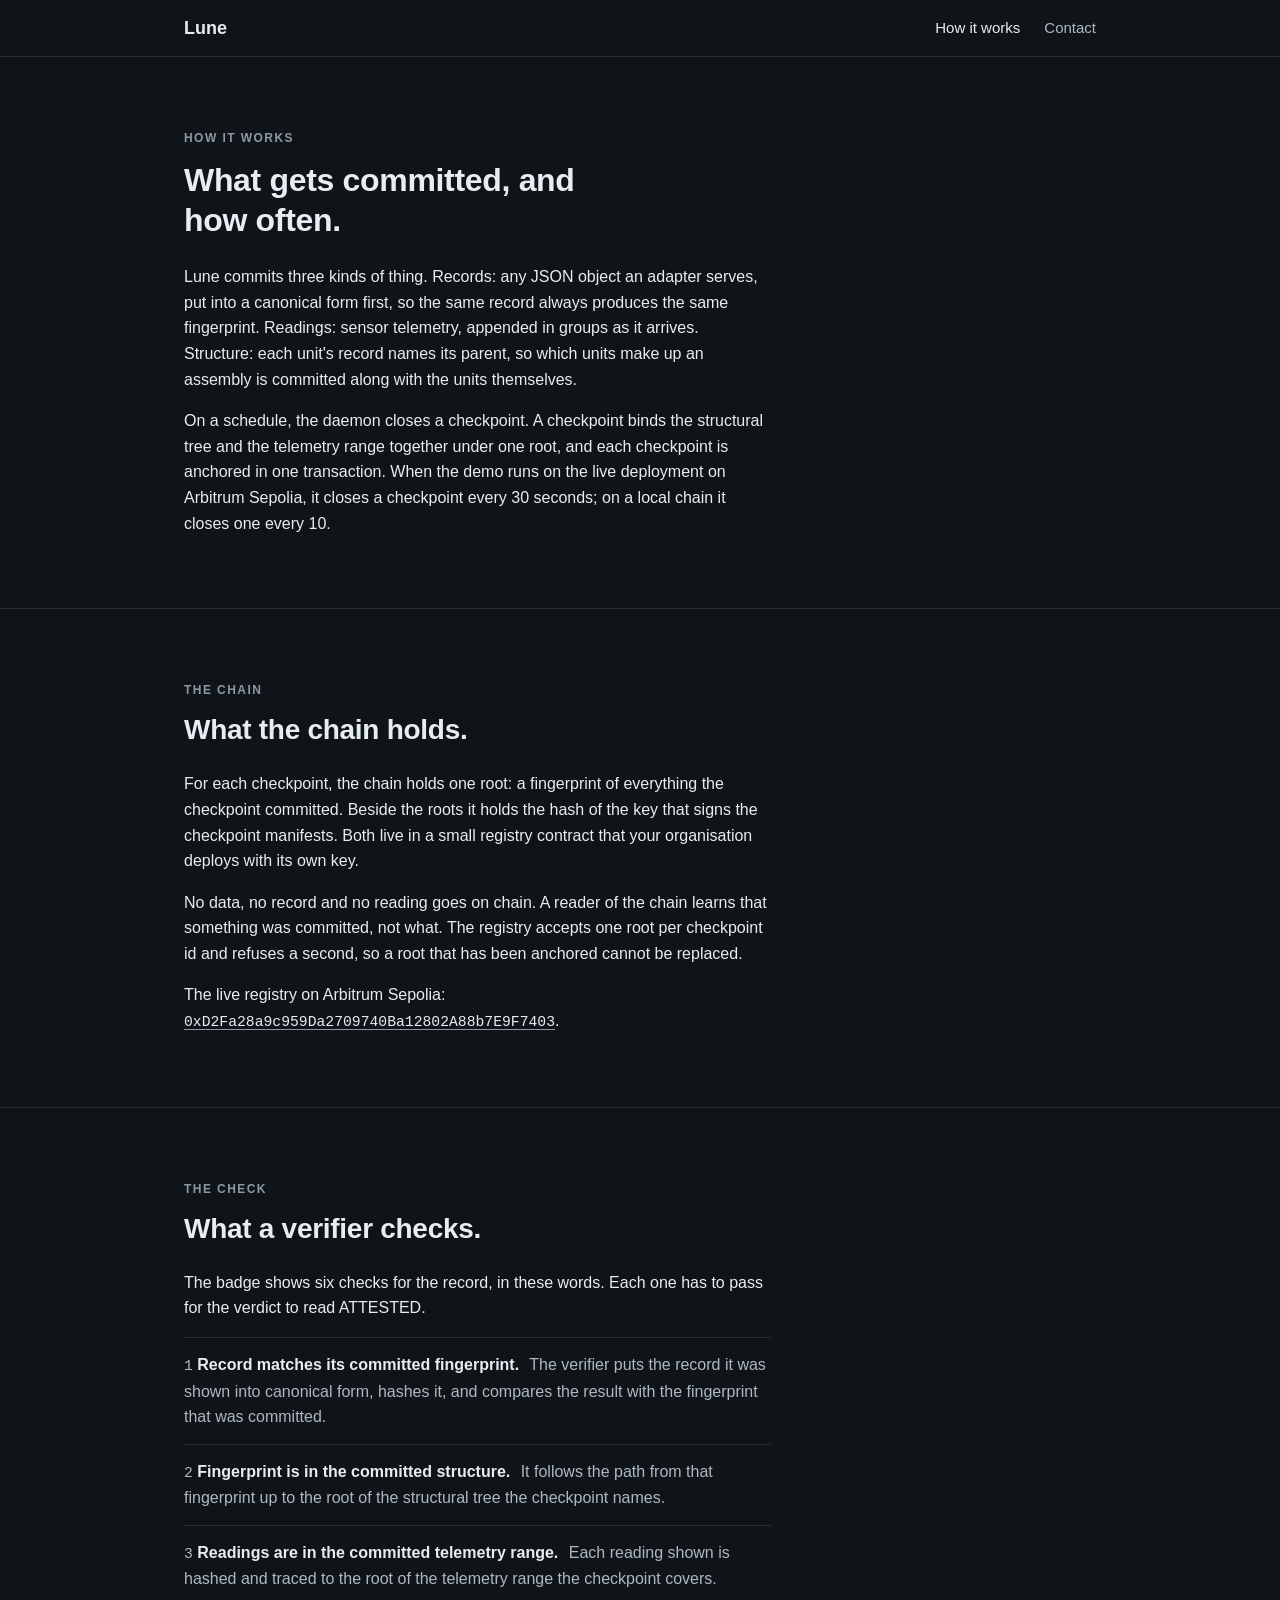
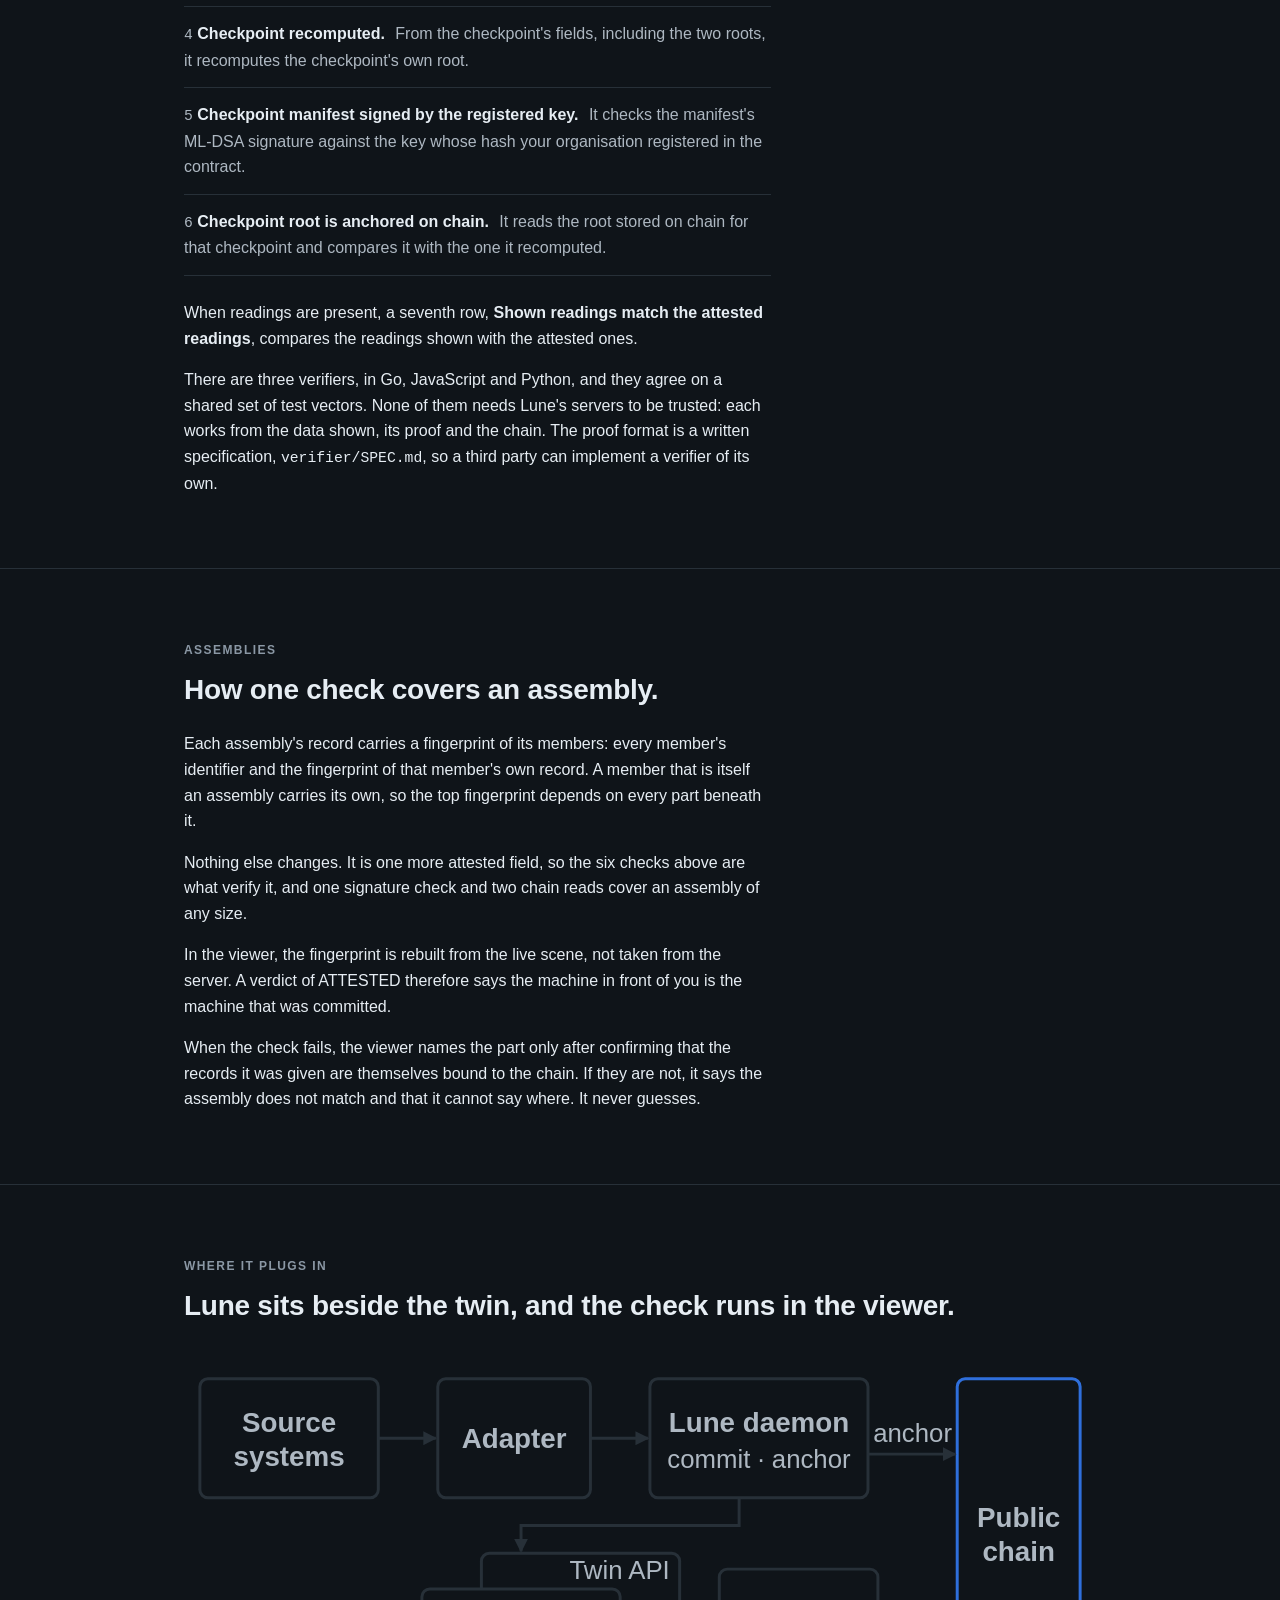
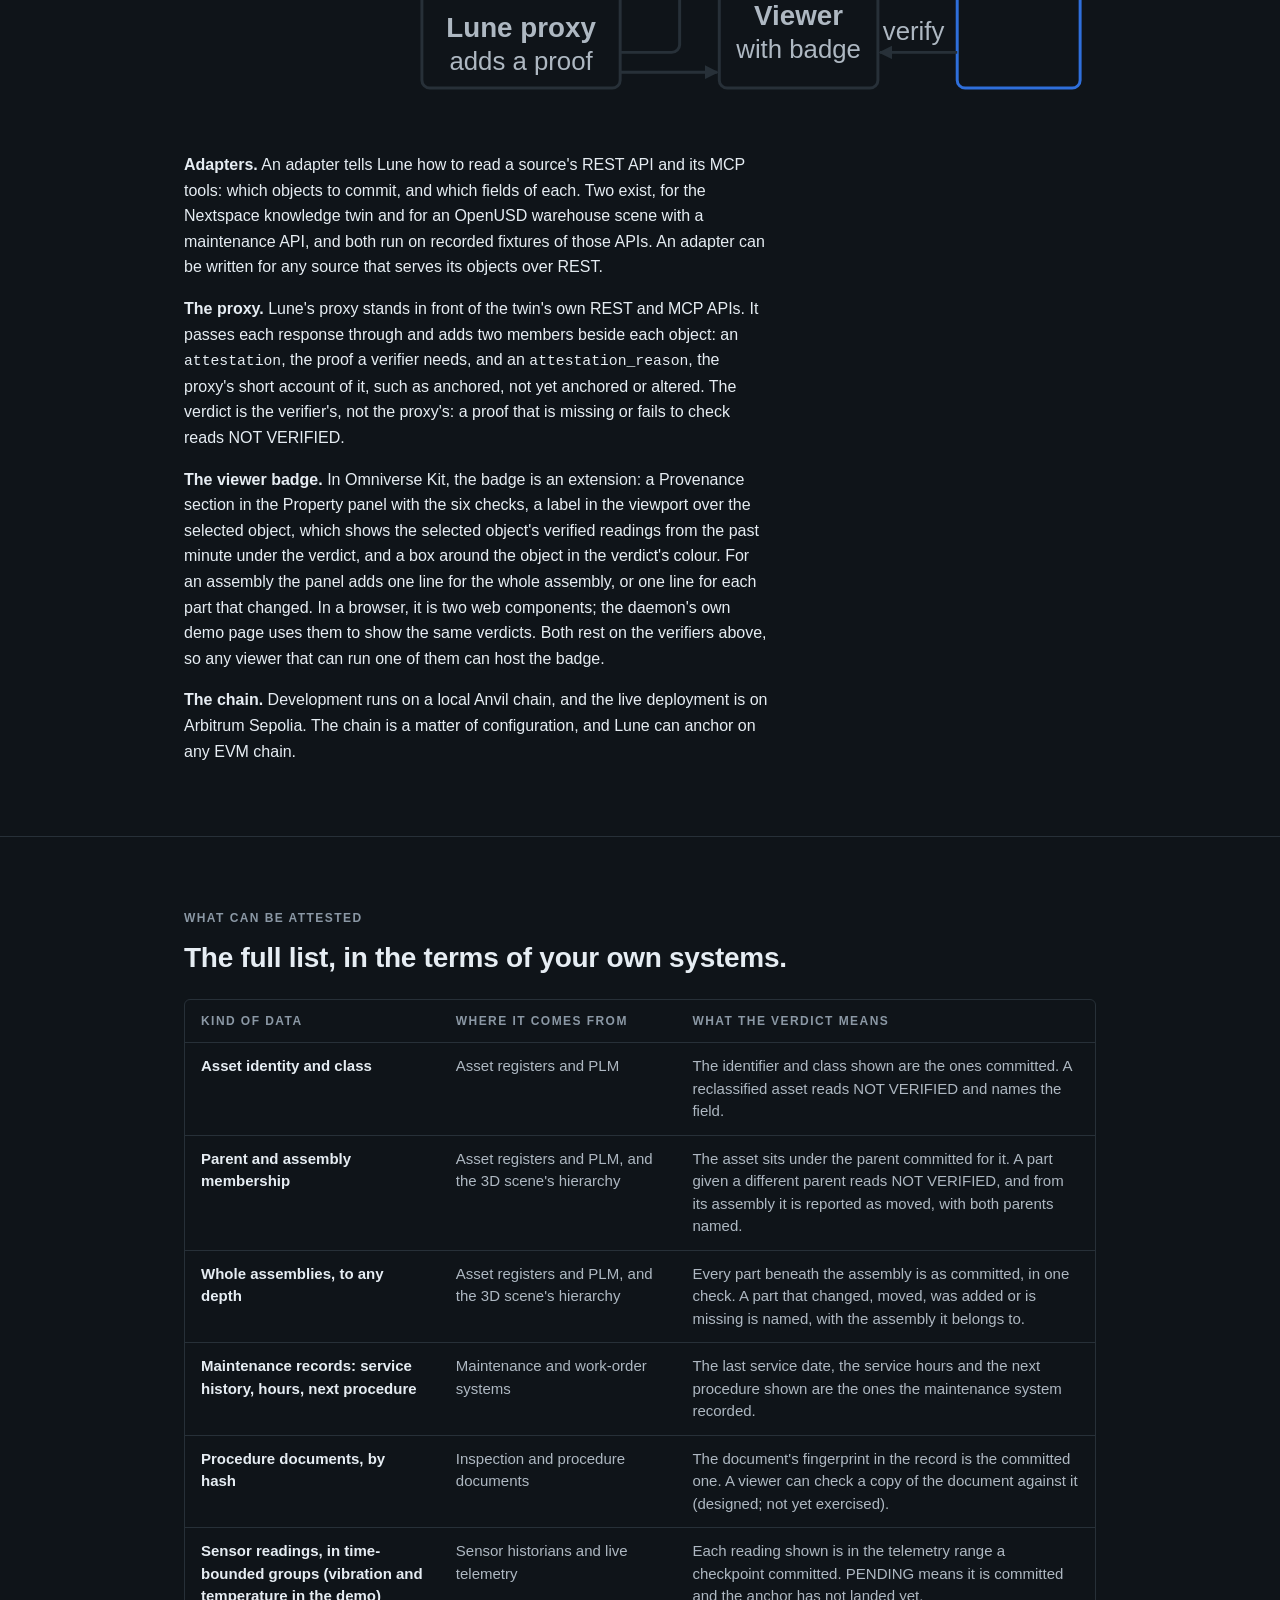
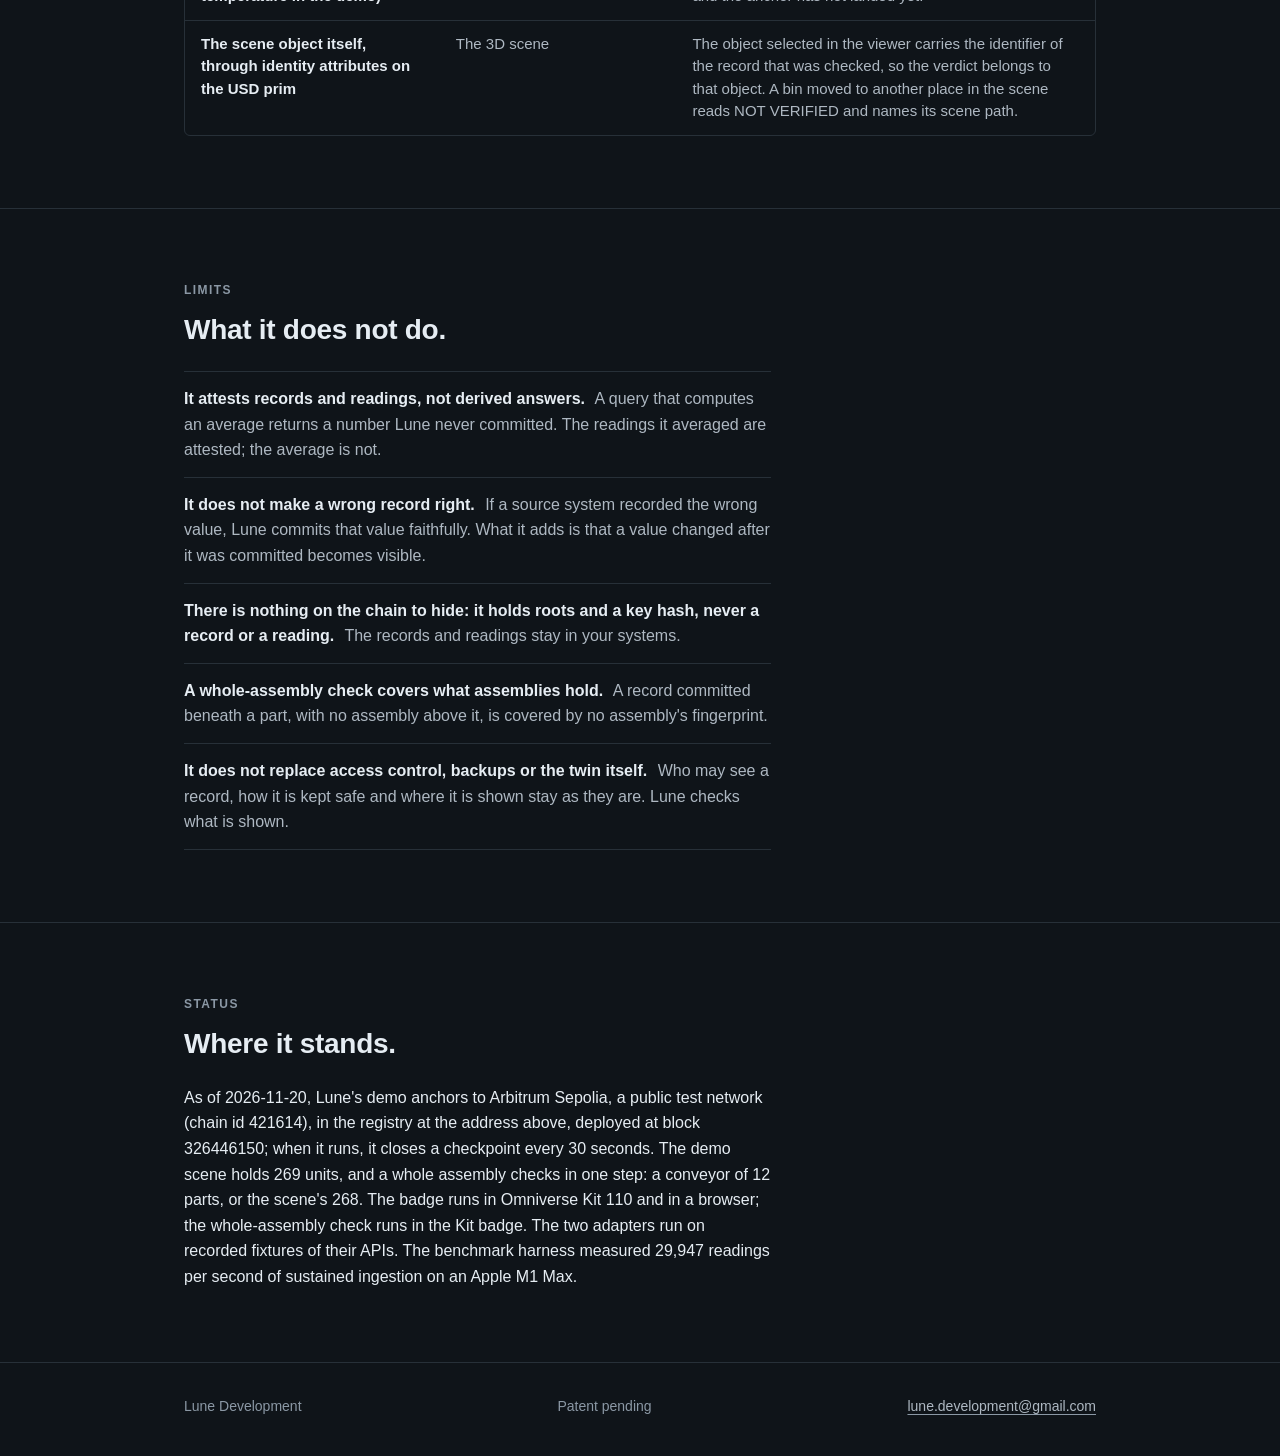
==== how-it-works.html @ 152ffa97 "Publish the Lune pages The pitch page and the how-it-works page, with their images." ====
<!doctype html>
<html lang="en">
<head>
<meta charset="utf-8">
<meta name="viewport" content="width=device-width, initial-scale=1">
<title>How Lune works</title>
<meta name="description" content="What Lune commits, what the chain holds, what a verifier checks, where Lune plugs in, and where it stands today.">
<link rel="stylesheet" href="site.css">
</head>
<body>

<header class="site-header">
  <div class="wrap">
    <a class="name" href="index.html">Lune</a>
    <nav>
      <a href="how-it-works.html" aria-current="page">How it works</a>
      <a href="#contact">Contact</a>
    </nav>
  </div>
</header>

<main>

<section id="committed">
  <div class="wrap">
    <span class="label">How it works</span>
    <h1>What gets committed, and how often.</h1>
    <p>Lune commits three kinds of thing. Records: any JSON object an adapter serves, put into a canonical form first, so the same record always produces the same fingerprint. Readings: sensor telemetry, appended in groups as it arrives. Structure: each unit's record names its parent, so which units make up an assembly is committed along with the units themselves.</p>
    <p>On a schedule, the daemon closes a checkpoint. A checkpoint binds the structural tree and the telemetry range together under one root, and each checkpoint is anchored in one transaction. When the demo runs on the live deployment on Arbitrum Sepolia, it closes a checkpoint every 30 seconds; on a local chain it closes one every 10.</p>
  </div>
</section>

<section id="chain">
  <div class="wrap">
    <span class="label">The chain</span>
    <h2>What the chain holds.</h2>
    <p>For each checkpoint, the chain holds one root: a fingerprint of everything the checkpoint committed. Beside the roots it holds the hash of the key that signs the checkpoint manifests. Both live in a small registry contract that your organisation deploys with its own key.</p>
    <p>No data, no record and no reading goes on chain. A reader of the chain learns that something was committed, not what. The registry accepts one root per checkpoint id and refuses a second, so a root that has been anchored cannot be replaced.</p>
    <p>The live registry on Arbitrum Sepolia: <a class="mono" href="https://sepolia.arbiscan.io/address/0xd2fa28a9c959da2709740ba12802a88b7e9f7403">0xD2Fa28a9c959Da2709740Ba12802A88b7E9F7403</a>.</p>
  </div>
</section>

<section id="checks">
  <div class="wrap">
    <span class="label">The check</span>
    <h2>What a verifier checks.</h2>
    <p>The badge shows six checks for the record, in these words. Each one has to pass for the verdict to read ATTESTED.</p>
    <ol class="kinds" role="list">
      <li><span class="mono">1</span> <strong>Record matches its committed fingerprint.</strong> The verifier puts the record it was shown into canonical form, hashes it, and compares the result with the fingerprint that was committed.</li>
      <li><span class="mono">2</span> <strong>Fingerprint is in the committed structure.</strong> It follows the path from that fingerprint up to the root of the structural tree the checkpoint names.</li>
      <li><span class="mono">3</span> <strong>Readings are in the committed telemetry range.</strong> Each reading shown is hashed and traced to the root of the telemetry range the checkpoint covers.</li>
      <li><span class="mono">4</span> <strong>Checkpoint recomputed.</strong> From the checkpoint's fields, including the two roots, it recomputes the checkpoint's own root.</li>
      <li><span class="mono">5</span> <strong>Checkpoint manifest signed by the registered key.</strong> It checks the manifest's ML-DSA signature against the key whose hash your organisation registered in the contract.</li>
      <li><span class="mono">6</span> <strong>Checkpoint root is anchored on chain.</strong> It reads the root stored on chain for that checkpoint and compares it with the one it recomputed.</li>
    </ol>
    <p>When readings are present, a seventh row, <strong>Shown readings match the attested readings</strong>, compares the readings shown with the attested ones.</p>
    <p>There are three verifiers, in Go, JavaScript and Python, and they agree on a shared set of test vectors. None of them needs Lune's servers to be trusted: each works from the data shown, its proof and the chain. The proof format is a written specification, <code>verifier/SPEC.md</code>, so a third party can implement a verifier of its own.</p>
  </div>
</section>

<section id="assemblies">
  <div class="wrap">
    <span class="label">Assemblies</span>
    <h2>How one check covers an assembly.</h2>
    <p>Each assembly's record carries a fingerprint of its members: every member's identifier and the fingerprint of that member's own record. A member that is itself an assembly carries its own, so the top fingerprint depends on every part beneath it.</p>
    <p>Nothing else changes. It is one more attested field, so the six checks above are what verify it, and one signature check and two chain reads cover an assembly of any size.</p>
    <p>In the viewer, the fingerprint is rebuilt from the live scene, not taken from the server. A verdict of ATTESTED therefore says the machine in front of you is the machine that was committed.</p>
    <p>When the check fails, the viewer names the part only after confirming that the records it was given are themselves bound to the chain. If they are not, it says the assembly does not match and that it cannot say where. It never guesses.</p>
  </div>
</section>

<section id="plugs-in">
  <div class="wrap">
    <span class="label">Where it plugs in</span>
    <h2>Lune sits beside the twin, and the check runs in the viewer.</h2>

    <figure class="diagram">
      <svg viewBox="0 0 920 360" role="img" aria-labelledby="diagram-title diagram-desc">
        <title id="diagram-title">Where Lune plugs in</title>
        <desc id="diagram-desc">Source systems feed an adapter, which feeds the Lune daemon, where records are committed and anchored. An arrow labelled anchor runs from the daemon to a public chain at the right edge. Another runs from the daemon to the twin API, which has the Lune proxy drawn in front of it; an arrow from the proxy feeds the viewer with the badge. An arrow labelled verify runs from the public chain to the viewer.</desc>
        <defs>
          <marker id="head" viewBox="0 0 10 10" refX="9" refY="5" markerUnits="userSpaceOnUse" markerWidth="14" markerHeight="14" orient="auto">
            <path class="head" d="M0 0 L10 5 L0 10 Z"/>
          </marker>
        </defs>

        <rect class="box" x="16" y="24" width="180" height="120" rx="8"/>
        <text x="106" y="78">Source</text>
        <text x="106" y="112">systems</text>

        <rect class="box" x="256" y="24" width="154" height="120" rx="8"/>
        <text x="333" y="94">Adapter</text>

        <rect class="box" x="470" y="24" width="220" height="120" rx="8"/>
        <text x="580" y="78">Lune daemon</text>
        <text class="small" x="580" y="114">commit · anchor</text>

        <rect class="box chain" x="780" y="24" width="124" height="312" rx="8"/>
        <text x="842" y="174">Public</text>
        <text x="842" y="208">chain</text>

        <rect class="box" x="300" y="200" width="200" height="100" rx="8"/>
        <text class="small end" x="490" y="226">Twin API</text>
        <rect class="box" x="240" y="236" width="200" height="100" rx="8"/>
        <text x="340" y="284">Lune proxy</text>
        <text class="small" x="340" y="318">adds a proof</text>

        <rect class="box" x="540" y="216" width="160" height="120" rx="8"/>
        <text x="620" y="272">Viewer</text>
        <text class="small" x="620" y="306">with badge</text>

        <path class="arrow" d="M196 84 H254" marker-end="url(#head)"/>
        <path class="arrow" d="M410 84 H468" marker-end="url(#head)"/>
        <path class="arrow" d="M690 100 H778" marker-end="url(#head)"/>
        <text class="small" x="735" y="88">anchor</text>
        <path class="arrow" d="M560 144 V172 H340 V198" marker-end="url(#head)"/>
        <path class="arrow" d="M440 320 H538" marker-end="url(#head)"/>
        <path class="arrow" d="M780 300 H702" marker-end="url(#head)"/>
        <text class="small" x="736" y="288">verify</text>
      </svg>
    </figure>

    <p><strong>Adapters.</strong> An adapter tells Lune how to read a source's REST API and its MCP tools: which objects to commit, and which fields of each. Two exist, for the Nextspace knowledge twin and for an OpenUSD warehouse scene with a maintenance API, and both run on recorded fixtures of those APIs. An adapter can be written for any source that serves its objects over REST.</p>
    <p><strong>The proxy.</strong> Lune's proxy stands in front of the twin's own REST and MCP APIs. It passes each response through and adds two members beside each object: an <code>attestation</code>, the proof a verifier needs, and an <code>attestation_reason</code>, the proxy's short account of it, such as anchored, not yet anchored or altered. The verdict is the verifier's, not the proxy's: a proof that is missing or fails to check reads NOT VERIFIED.</p>
    <p><strong>The viewer badge.</strong> In Omniverse Kit, the badge is an extension: a Provenance section in the Property panel with the six checks, a label in the viewport over the selected object, which shows the selected object's verified readings from the past minute under the verdict, and a box around the object in the verdict's colour. For an assembly the panel adds one line for the whole assembly, or one line for each part that changed. In a browser, it is two web components; the daemon's own demo page uses them to show the same verdicts. Both rest on the verifiers above, so any viewer that can run one of them can host the badge.</p>
    <p><strong>The chain.</strong> Development runs on a local Anvil chain, and the live deployment is on Arbitrum Sepolia. The chain is a matter of configuration, and Lune can anchor on any EVM chain.</p>
  </div>
</section>

<section id="attestable">
  <div class="wrap">
    <span class="label">What can be attested</span>
    <h2>The full list, in the terms of your own systems.</h2>
    <div class="table-wrap" role="region" aria-label="What can be attested" tabindex="0">
      <table class="attest">
        <thead>
          <tr>
            <th scope="col">Kind of data</th>
            <th scope="col">Where it comes from</th>
            <th scope="col">What the verdict means</th>
          </tr>
        </thead>
        <tbody>
          <tr>
            <td>Asset identity and class</td>
            <td>Asset registers and PLM</td>
            <td>The identifier and class shown are the ones committed. A reclassified asset reads NOT VERIFIED and names the field.</td>
          </tr>
          <tr>
            <td>Parent and assembly membership</td>
            <td>Asset registers and PLM, and the 3D scene's hierarchy</td>
            <td>The asset sits under the parent committed for it. A part given a different parent reads NOT VERIFIED, and from its assembly it is reported as moved, with both parents named.</td>
          </tr>
          <tr>
            <td>Whole assemblies, to any depth</td>
            <td>Asset registers and PLM, and the 3D scene's hierarchy</td>
            <td>Every part beneath the assembly is as committed, in one check. A part that changed, moved, was added or is missing is named, with the assembly it belongs to.</td>
          </tr>
          <tr>
            <td>Maintenance records: service history, hours, next procedure</td>
            <td>Maintenance and work-order systems</td>
            <td>The last service date, the service hours and the next procedure shown are the ones the maintenance system recorded.</td>
          </tr>
          <tr>
            <td>Procedure documents, by hash</td>
            <td>Inspection and procedure documents</td>
            <td>The document's fingerprint in the record is the committed one. A viewer can check a copy of the document against it (designed; not yet exercised).</td>
          </tr>
          <tr>
            <td>Sensor readings, in time-bounded groups (vibration and temperature in the demo)</td>
            <td>Sensor historians and live telemetry</td>
            <td>Each reading shown is in the telemetry range a checkpoint committed. PENDING means it is committed and the anchor has not landed yet.</td>
          </tr>
          <tr>
            <td>The scene object itself, through identity attributes on the USD prim</td>
            <td>The 3D scene</td>
            <td>The object selected in the viewer carries the identifier of the record that was checked, so the verdict belongs to that object. A bin moved to another place in the scene reads NOT VERIFIED and names its scene path.</td>
          </tr>
        </tbody>
      </table>
    </div>
  </div>
</section>

<section id="limits">
  <div class="wrap">
    <span class="label">Limits</span>
    <h2>What it does not do.</h2>
    <ul class="kinds" role="list">
      <li><strong>It attests records and readings, not derived answers.</strong> A query that computes an average returns a number Lune never committed. The readings it averaged are attested; the average is not.</li>
      <li><strong>It does not make a wrong record right.</strong> If a source system recorded the wrong value, Lune commits that value faithfully. What it adds is that a value changed after it was committed becomes visible.</li>
      <li><strong>There is nothing on the chain to hide: it holds roots and a key hash, never a record or a reading.</strong> The records and readings stay in your systems.</li>
      <li><strong>A whole-assembly check covers what assemblies hold.</strong> A record committed beneath a part, with no assembly above it, is covered by no assembly's fingerprint.</li>
      <li><strong>It does not replace access control, backups or the twin itself.</strong> Who may see a record, how it is kept safe and where it is shown stay as they are. Lune checks what is shown.</li>
    </ul>
  </div>
</section>

<section id="status">
  <div class="wrap">
    <span class="label">Status</span>
    <h2>Where it stands.</h2>
    <p>As of <time datetime="2026-11-20">2026-11-20</time>, Lune's demo anchors to Arbitrum Sepolia, a public test network (chain id 421614), in the registry at the address above, deployed at block 326446150; when it runs, it closes a checkpoint every 30 seconds. The demo scene holds 269 units, and a whole assembly checks in one step: a conveyor of 12 parts, or the scene's 268. The badge runs in Omniverse Kit 110 and in a browser; the whole-assembly check runs in the Kit badge. The two adapters run on recorded fixtures of their APIs. The benchmark harness measured 29,947 readings per second of sustained ingestion on an Apple M1 Max.</p>
  </div>
</section>

</main>

<footer class="site-footer" id="contact">
  <div class="wrap">
    <span>Lune Development</span>
    <span>Patent pending</span>
    <a href="mailto:lune.development@gmail.com">lune.development@gmail.com</a>
  </div>
</footer>

</body>
</html>
---- site.css ----
/* Lune site: the "Instrument" look. Shared by index.html and how-it-works.html. */

:root {
  --bg: #0f1419;
  --fg: #e6edf3;
  --fg-2: #aeb8c2;
  --fg-3: #8b98a5;
  --line: #273038;
  --accent: #2f6fdb;
  --good: #137a3a;
  --warn: #9a6400;
  --bad: #b42318;
  --grey: #5c6670;
  --on-accent: #ffffff;
  --sans: -apple-system, "Segoe UI", Roboto, Helvetica, Arial, sans-serif;
  --mono: ui-monospace, Menlo, Consolas, monospace;
  --measure: 66ch;
  --wide: 960px;
  --gutter: 24px;
}

* { box-sizing: border-box; }

html { scroll-behavior: smooth; }

body {
  margin: 0;
  background: var(--bg);
  color: var(--fg);
  font-family: var(--sans);
  font-size: 16px;
  line-height: 1.6;
  overflow-wrap: break-word;
  -webkit-text-size-adjust: 100%;
}

a { color: var(--fg); text-decoration: underline; text-decoration-color: var(--fg-3); text-underline-offset: 3px; }
a:hover { text-decoration-color: var(--fg); }

img { display: block; max-width: 100%; height: auto; }

h1, h2, h3 { margin: 0; font-weight: 700; line-height: 1.25; }
h1 { font-size: 32px; letter-spacing: -0.01em; }
h2 { font-size: 28px; letter-spacing: -0.01em; }
h3 { font-size: 17px; }

p { margin: 0 0 1em; max-width: var(--measure); }
p:last-child { margin-bottom: 0; }

code, .mono { font-family: var(--mono); font-size: 0.92em; }

/* Layout */

.wrap {
  max-width: var(--wide);
  margin: 0 auto;
  padding: 0 var(--gutter);
}

/* Header */

.site-header { border-bottom: 1px solid var(--line); }
.site-header .wrap {
  display: flex;
  align-items: center;
  justify-content: space-between;
  gap: 16px;
  height: 56px;
}
.site-header .name {
  font-weight: 700;
  font-size: 18px;
  text-decoration: none;
  color: var(--fg);
}
.site-header nav { display: flex; gap: 24px; }
.site-header nav a {
  color: var(--fg-2);
  text-decoration: none;
  font-size: 15px;
}
.site-header nav a:hover,
.site-header nav a[aria-current="page"] { color: var(--fg); }

/* Sections: a 72px vertical rhythm */

section { padding: 72px 0; border-bottom: 1px solid var(--line); }
section:last-of-type { border-bottom: 0; }

.label {
  display: block;
  margin: 0 0 12px;
  color: var(--fg-3);
  font-size: 12px;
  font-weight: 600;
  letter-spacing: 0.12em;
  text-transform: uppercase;
}
.label + h1, .label + h2 { margin-bottom: 24px; }
h1 { margin-bottom: 20px; max-width: 24ch; }
h1 + p, h2 + p { margin-top: 0; }

.lede { color: var(--fg-2); font-size: 18px; max-width: 62ch; }

.closing { color: var(--fg); font-weight: 600; font-size: 18px; }

/* The one button */

.button {
  display: inline-block;
  margin-top: 32px;
  padding: 12px 22px;
  border-radius: 6px;
  background: var(--accent);
  color: var(--on-accent);
  font-weight: 600;
  font-size: 15px;
  text-decoration: none;
}
.button:hover { filter: brightness(1.1); }

/* Figures */

figure { margin: 0; }
figcaption { margin-top: 12px; color: var(--fg-3); font-size: 14px; max-width: var(--measure); }
.shot { border: 1px solid var(--line); border-radius: 6px; overflow: hidden; }

.lead { margin: 32px 0 40px; }
/* A panel crop shown at its own size under a viewport crop, so its text stays readable. */
.shot.detail { display: block; margin-top: 16px; }

.panels {
  display: grid;
  grid-template-columns: 1fr 1fr;
  gap: 24px;
  align-items: start;
  margin-bottom: 32px;
}

/* Monospace readout in a hairline box */

.readout {
  margin: 0 0 32px;
  padding: 16px 18px;
  border: 1px solid var(--line);
  border-radius: 6px;
  font-family: var(--mono);
  font-size: 13px;
  line-height: 1.7;
  color: var(--fg-2);
  max-width: var(--measure);
}
.readout div { color: var(--fg); overflow-wrap: anywhere; }
.readout .pill { margin-left: 6px; }

/* Verdict pill, in the badge's own tones */

.pill {
  display: inline-block;
  padding: 1px 8px;
  border-radius: 999px;
  color: var(--on-accent);
  font-family: var(--mono);
  font-size: 12px;
  font-weight: 700;
  letter-spacing: 0.04em;
  vertical-align: 1px;
}
.pill.good { background: var(--good); }
.pill.warn { background: var(--warn); }
.pill.bad { background: var(--bad); }
.pill.grey { background: var(--grey); }

/* Steps and lists */

.steps {
  display: grid;
  grid-template-columns: repeat(3, 1fr);
  gap: 32px;
  margin: 0;
  padding: 0;
  list-style: none;
}
.steps h3 { margin-bottom: 8px; }
.steps p { color: var(--fg-2); font-size: 15px; }

.kinds { margin: 0; padding: 0; list-style: none; max-width: var(--measure); }
.kinds li { padding: 14px 0; border-top: 1px solid var(--line); color: var(--fg-2); }
.kinds li:last-child { border-bottom: 1px solid var(--line); }
.kinds strong { color: var(--fg); font-weight: 600; margin-right: 6px; }

/* Footer */

.site-footer { border-top: 1px solid var(--line); padding: 32px 0 48px; color: var(--fg-3); font-size: 14px; }
.site-footer .wrap { display: flex; flex-wrap: wrap; gap: 8px 24px; justify-content: space-between; }
.site-footer a { color: var(--fg-2); }

/* How it works: the diagram */

.diagram { margin: 32px 0 40px; }
.diagram svg { display: block; width: 100%; height: auto; max-width: 100%; }
.diagram .box { fill: var(--bg); stroke: var(--line); stroke-width: 3; }
.diagram .box.chain { stroke: var(--accent); }
.diagram .arrow { fill: none; stroke: var(--line); stroke-width: 3; }
.diagram .head { fill: var(--line); }
.diagram text {
  font-family: var(--sans);
  font-size: 28px;
  font-weight: 600;
  fill: var(--fg-2);
  text-anchor: middle;
}
.diagram text.small { font-size: 26px; font-weight: 400; }
.diagram text.end { text-anchor: end; }

#checks .kinds + p { margin-top: 24px; }

/* How it works: the attestable-data table */

.table-wrap {
  overflow-x: auto;
  border: 1px solid var(--line);
  border-radius: 6px;
}
.attest { width: 100%; border-collapse: collapse; font-size: 15px; line-height: 1.5; }
.attest th, .attest td {
  padding: 12px 16px;
  text-align: left;
  vertical-align: top;
  border-bottom: 1px solid var(--line);
}
.attest th {
  color: var(--fg-3);
  font-size: 12px;
  font-weight: 600;
  letter-spacing: 0.12em;
  text-transform: uppercase;
}
.attest td { color: var(--fg-2); }
.attest td:first-child { color: var(--fg); font-weight: 600; width: 28%; }
.attest td:nth-child(2) { width: 26%; }
.attest tbody tr:last-child td { border-bottom: 0; }

/* Phone width */

@media (max-width: 700px) {
  :root { --gutter: 16px; }
  h1 { font-size: 28px; }
  h2 { font-size: 24px; }
  .panels { grid-template-columns: 1fr; }
  .steps { grid-template-columns: 1fr; gap: 24px; }
  .site-header nav { gap: 16px; }
  .attest { min-width: 640px; }
}
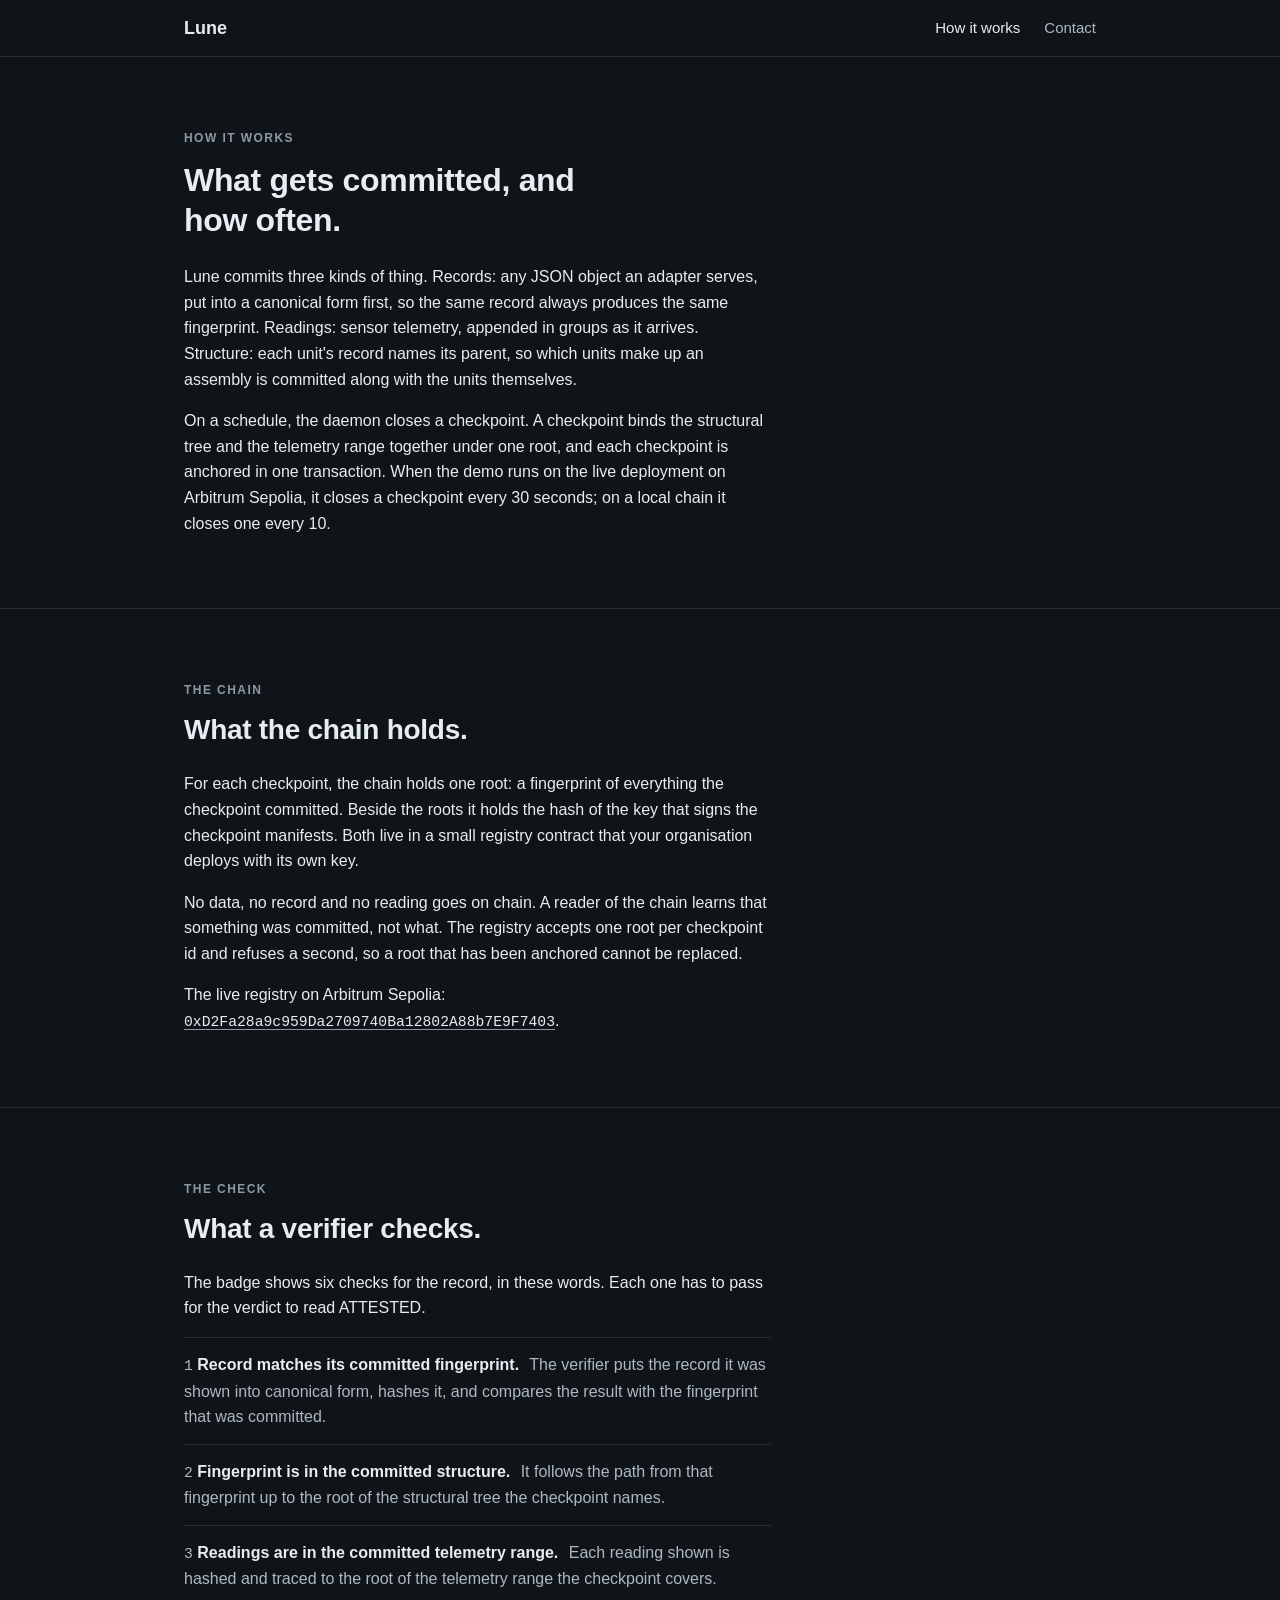
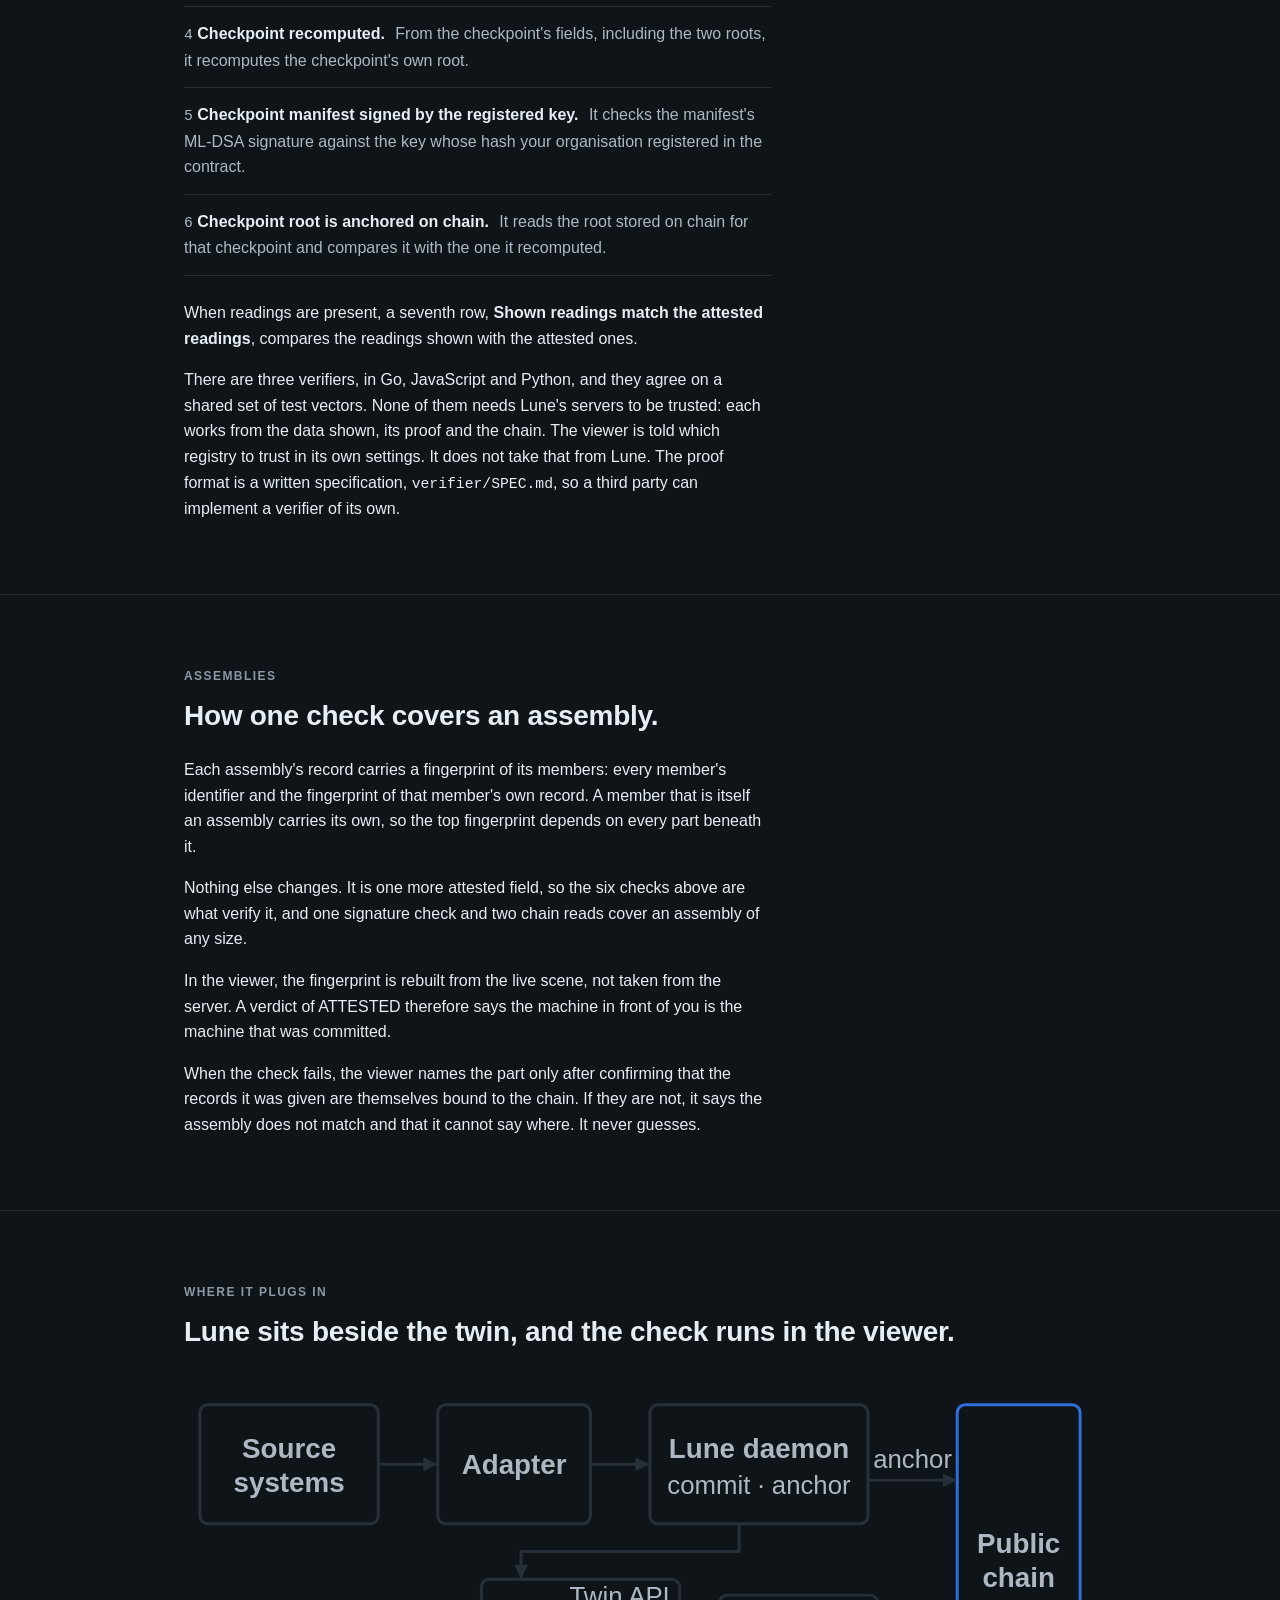
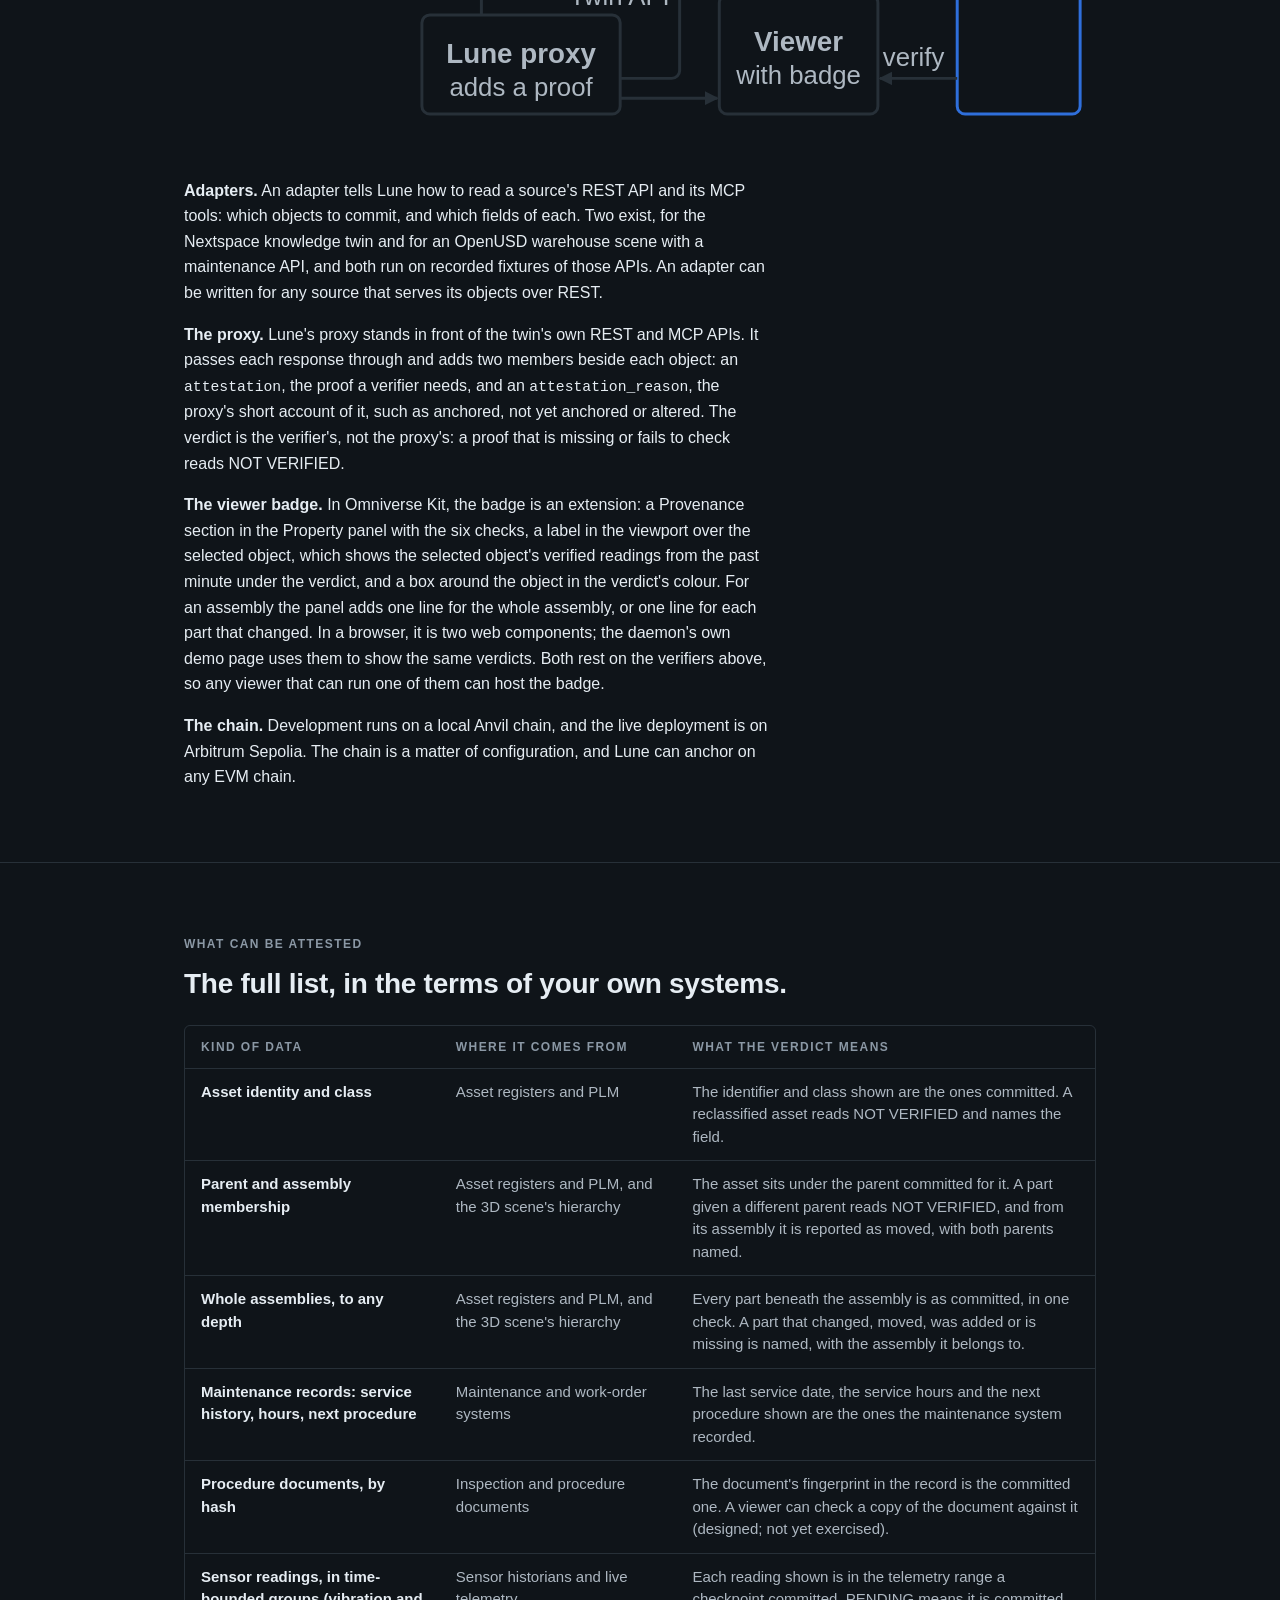
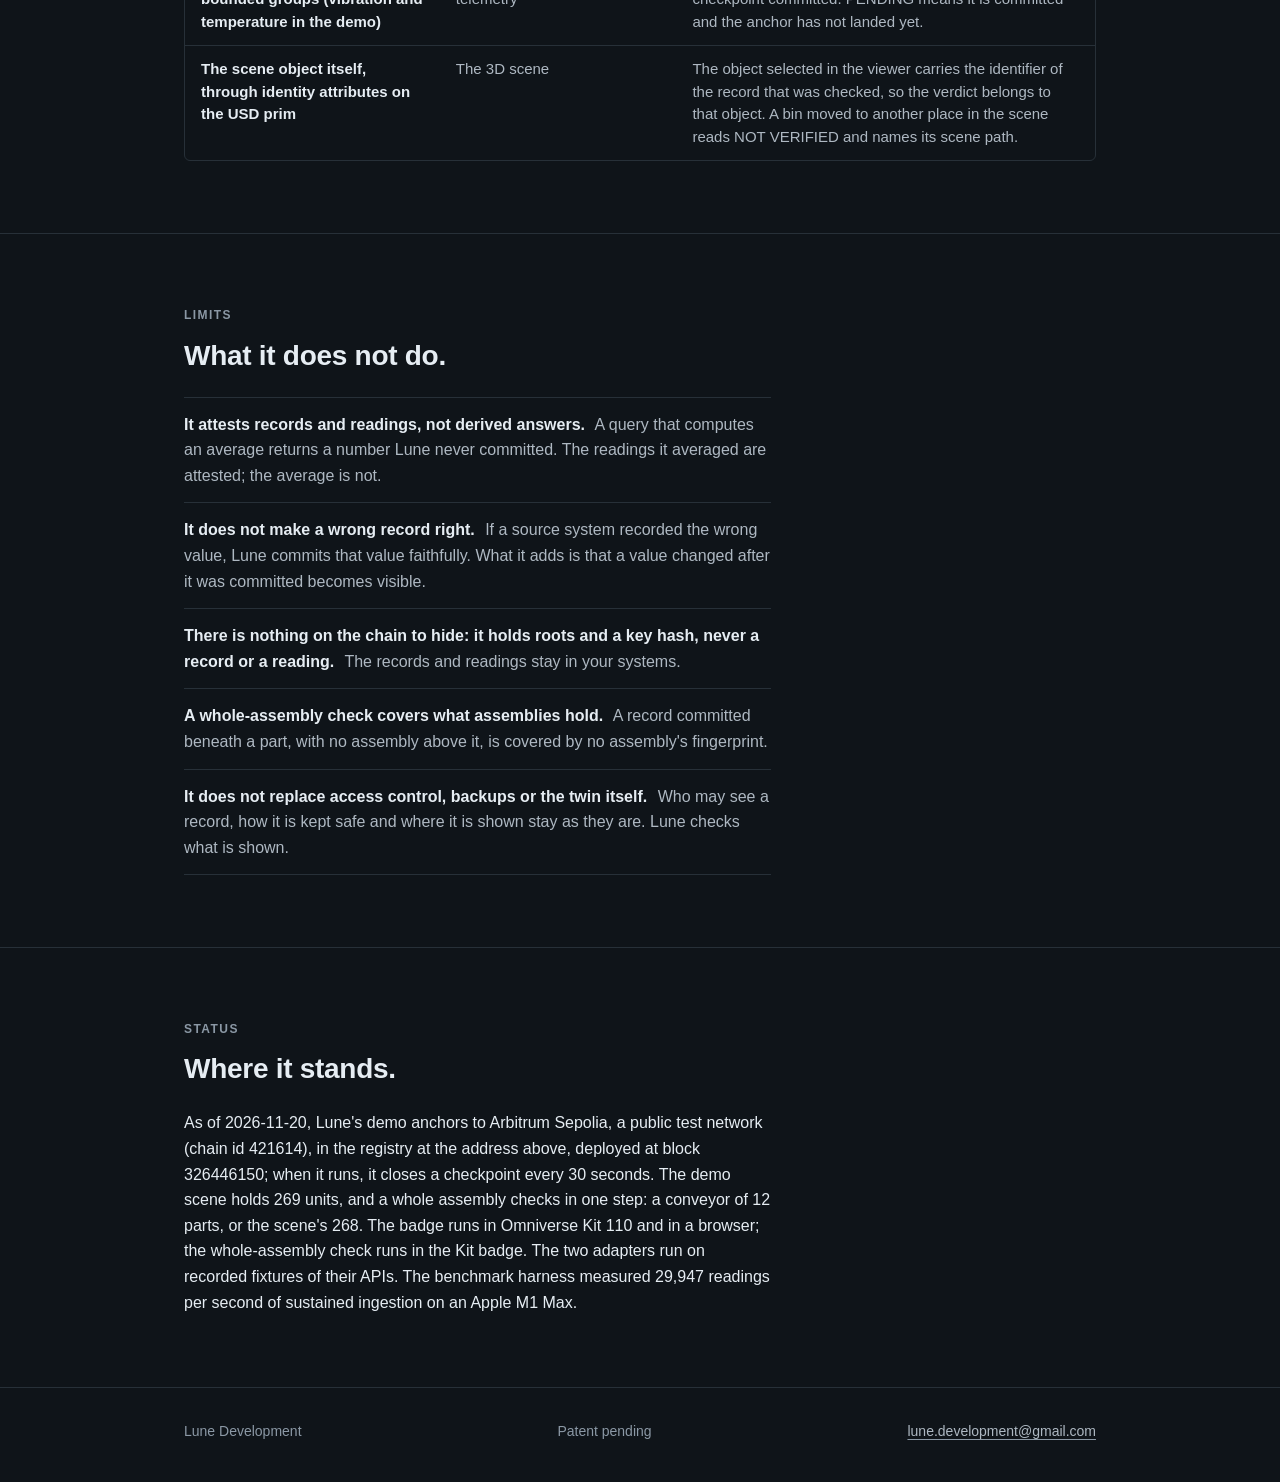
==== commit ef31dda3: "Say where the viewer learns which registry to trust" ====
--- a/how-it-works.html
+++ b/how-it-works.html
@@ -54,7 +54,7 @@
       <li><span class="mono">6</span> <strong>Checkpoint root is anchored on chain.</strong> It reads the root stored on chain for that checkpoint and compares it with the one it recomputed.</li>
     </ol>
     <p>When readings are present, a seventh row, <strong>Shown readings match the attested readings</strong>, compares the readings shown with the attested ones.</p>
-    <p>There are three verifiers, in Go, JavaScript and Python, and they agree on a shared set of test vectors. None of them needs Lune's servers to be trusted: each works from the data shown, its proof and the chain. The proof format is a written specification, <code>verifier/SPEC.md</code>, so a third party can implement a verifier of its own.</p>
+    <p>There are three verifiers, in Go, JavaScript and Python, and they agree on a shared set of test vectors. None of them needs Lune's servers to be trusted: each works from the data shown, its proof and the chain. The viewer is told which registry to trust in its own settings. It does not take that from Lune. The proof format is a written specification, <code>verifier/SPEC.md</code>, so a third party can implement a verifier of its own.</p>
   </div>
 </section>
 
